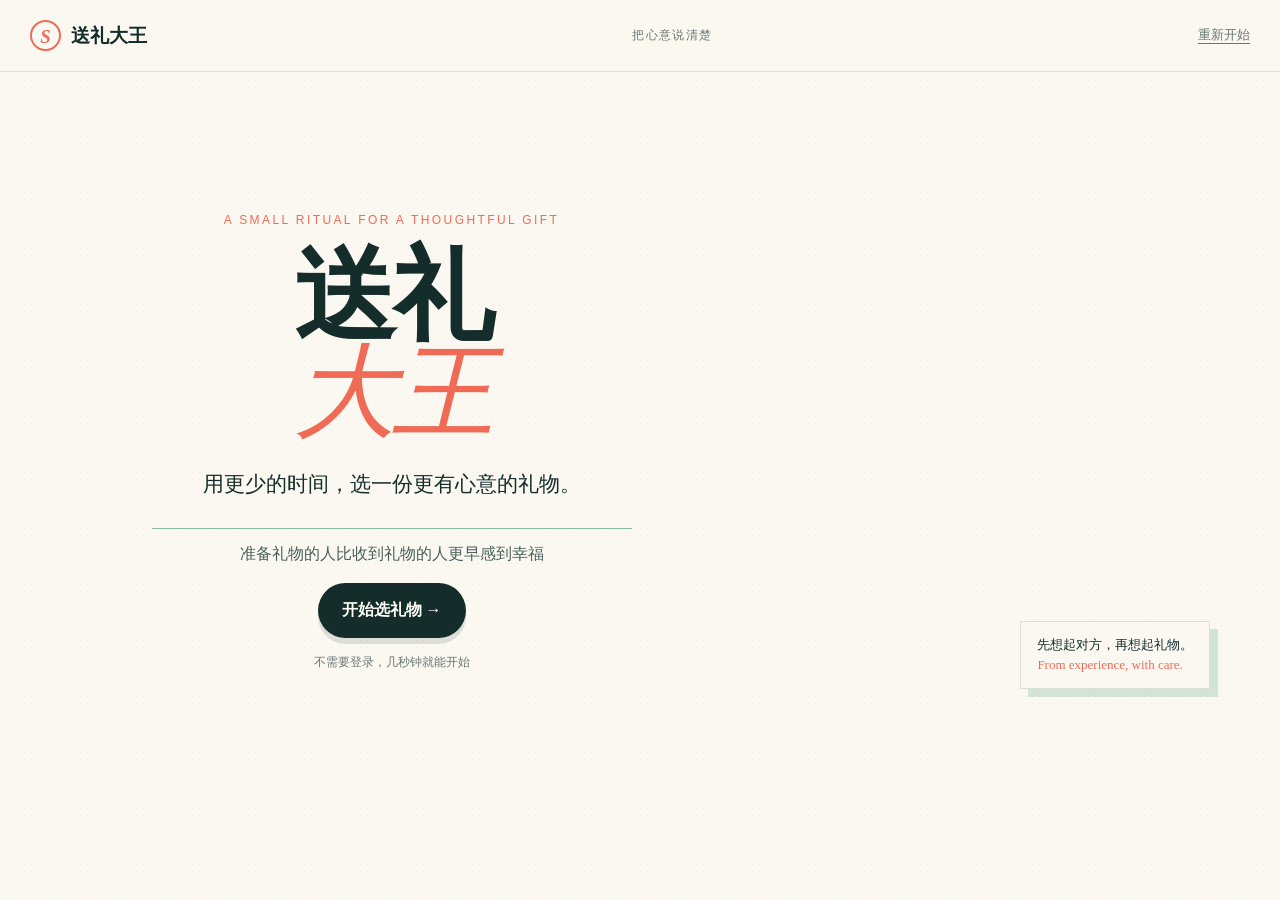
==== index.html @ 5365b8a7 "Add files via upload" ====
<!doctype html>
<html lang="zh-CN">
<head>
  <meta charset="utf-8">
  <meta name="viewport" content="width=device-width, initial-scale=1, viewport-fit=cover">
  <meta name="theme-color" content="#fbf8f1">
  <title>送礼大王｜用更少的时间，选一份更有心意的礼物</title>
  <link rel="stylesheet" href="styles.css">
</head>
<body>
  <div class="paper-noise" aria-hidden="true"></div>
  <header class="topbar">
    <button class="brand" data-action="home" aria-label="返回首页"><span class="brand-mark">S</span><span>送礼大王</span></button>
    <div class="topbar-art" aria-hidden="true"></div>
    <div class="topbar-note">把心意说清楚</div>
    <button class="quiet-btn" data-action="reset">重新开始</button>
  </header>
  <main id="app" tabindex="-1"></main>
  <div id="toast" class="toast" role="status" aria-live="polite"></div>
  <div id="dialog-root"></div>
  <script src="app.js"></script>
</body>
</html>
---- styles.css ----
:root{--paper:#fbf8f1;--ink:#142d2b;--muted:#687673;--line:#d8e0d8;--coral:#ef6b55;--honey:#e4b04b;--sage:#8bbda2;--sky:#8fb8dc;--white:#fffdf8;--shadow:0 16px 40px rgba(20,45,43,.08)}
*{box-sizing:border-box}html{scroll-behavior:smooth}body{margin:0;background:var(--paper);color:var(--ink);font-family:Georgia,"Trebuchet MS",serif;line-height:1.55}button,input{font:inherit}button{cursor:pointer}button:focus-visible,input:focus-visible{outline:3px solid var(--honey);outline-offset:3px}.paper-noise{position:fixed;inset:0;pointer-events:none;opacity:.23;background-image:radial-gradient(#d6cdbb .6px,transparent .6px);background-size:7px 7px;mix-blend-mode:multiply;z-index:-1}.topbar{height:72px;padding:0 max(24px,calc((100vw - 1240px)/2));display:flex;align-items:center;justify-content:space-between;border-bottom:1px solid var(--line);background:rgba(251,248,241,.9);backdrop-filter:blur(8px);position:sticky;top:0;z-index:20}.brand{background:none;border:0;display:flex;align-items:center;gap:10px;font-weight:700;font-size:19px;color:var(--ink)}.brand-mark{display:grid;place-items:center;width:31px;height:31px;border:2px solid var(--coral);border-radius:50%;font-style:italic;color:var(--coral)}.topbar-note{font-size:12px;letter-spacing:.12em;color:var(--muted)}.quiet-btn{border:0;background:none;color:var(--muted);font-size:13px;text-decoration:underline;text-underline-offset:4px}.shell{max-width:1240px;margin:0 auto;padding:40px 28px 100px}.hero{min-height:calc(100vh - 72px);display:grid;grid-template-columns:1.05fr .95fr;gap:46px;align-items:center;position:relative}.hero-copy{padding:22px 0 44px 7vw;position:relative}.eyebrow,.kicker{font-size:12px;letter-spacing:.2em;text-transform:uppercase;color:var(--coral);font-family:"Trebuchet MS",sans-serif}.hero h1{font-size:clamp(54px,8vw,112px);line-height:.95;margin:18px 0 26px;letter-spacing:-.04em}.hero h1 em{font-weight:400;color:var(--coral)}.hero-lede{font-size:21px;max-width:470px;margin:0 0 28px}.story{border-left:3px solid var(--sage);padding:10px 0 10px 18px;max-width:480px;color:#49615c}.hero-art{position:relative;min-height:530px}.hero-art img{position:absolute;inset:0;width:100%;height:100%;object-fit:contain;object-position:center}.hero-art img:first-child{transform:rotate(-2deg);filter:saturate(.92)}.hero-caption{position:absolute;right:4%;bottom:6%;max-width:205px;background:var(--paper);border:1px solid var(--line);padding:13px 16px;box-shadow:8px 8px 0 rgba(139,189,162,.35);font-size:13px}.primary{background:var(--ink);border:0;color:var(--white);padding:15px 24px;border-radius:999px;font-weight:700;min-height:50px;transition:.2s}.primary:hover{background:var(--coral);transform:translateY(-2px)}.secondary{background:transparent;color:var(--ink);border:1px solid var(--ink);padding:13px 20px;border-radius:999px;min-height:48px}.secondary:hover{background:#eef2e9}.flow-shell{max-width:1050px;margin:0 auto;padding:40px 24px 100px}.section-head{display:flex;align-items:flex-end;justify-content:space-between;gap:20px;margin-bottom:26px}.section-head h2{font-size:clamp(32px,5vw,58px);line-height:1;margin:8px 0 0}.progress{display:flex;gap:8px;align-items:center}.progress i{display:block;width:42px;height:5px;background:var(--line);border-radius:4px}.progress i.active{background:var(--coral)}.step-label{font-family:"Trebuchet MS",sans-serif;font-size:12px;color:var(--muted);margin-bottom:8px}.option-grid{display:grid;grid-template-columns:repeat(2,minmax(0,1fr));gap:13px}.option{min-height:82px;text-align:left;background:rgba(255,253,248,.72);border:1px solid var(--line);padding:18px 20px;border-radius:8px;display:flex;justify-content:space-between;align-items:center;transition:.2s}.option:hover{border-color:var(--coral);transform:translateY(-2px)}.option.selected{border:2px solid var(--coral);background:#fff3ee}.option small{display:block;color:var(--muted);font-size:12px;margin-top:3px}.check{width:20px;height:20px;border:1px solid var(--line);border-radius:50%;display:grid;place-items:center;font-size:12px}.selected .check{background:var(--coral);border-color:var(--coral);color:white}.field-row{display:grid;grid-template-columns:1fr 1fr;gap:14px}.field{display:flex;flex-direction:column;gap:8px}.field label{font-size:14px;font-weight:700}.field input{height:52px;border:1px solid var(--line);background:var(--white);padding:0 16px;border-radius:6px;color:var(--ink)}.error{font-size:13px;color:#b24331;min-height:20px}.form-actions{display:flex;justify-content:space-between;gap:14px;margin-top:30px}.hint{border-left:3px solid var(--honey);padding:12px 15px;background:#fff9e9;margin:20px 0;color:#64552d;font-size:14px}.result-shell{max-width:1180px;margin:0 auto;padding:38px 26px 100px}.result-head{display:grid;grid-template-columns:1fr auto;gap:20px;align-items:end;border-bottom:1px solid var(--line);padding-bottom:24px}.result-head h2{font-size:clamp(36px,5vw,64px);line-height:1;margin:8px 0 15px}.summary{display:flex;flex-wrap:wrap;gap:8px}.tag{display:inline-flex;align-items:center;gap:4px;border:1px solid var(--line);padding:5px 10px;border-radius:999px;font-size:12px;background:#fffdf8}.tag.accent{border-color:var(--coral);color:#a34639;background:#fff2ed}.tabs{display:flex;gap:8px;margin:26px 0}.tab{border:0;background:none;border-bottom:2px solid transparent;padding:10px 3px;color:var(--muted)}.tab.active{color:var(--ink);border-color:var(--coral);font-weight:700}.result-actions{display:flex;gap:8px;flex-wrap:wrap;justify-content:flex-end}.gift-list{display:grid;grid-template-columns:repeat(3,minmax(0,1fr));gap:16px}.gift-card{background:var(--white);border:1px solid var(--line);padding:20px;border-radius:8px;display:flex;flex-direction:column;min-height:320px;box-shadow:var(--shadow)}.gift-card:nth-child(2){transform:translateY(18px)}.gift-card h3{margin:9px 0 4px;font-size:23px}.gift-meta{color:var(--muted);font-size:13px}..score{font-family:"Trebuchet MS",sans-serif;color:var(--coral);font-weight:700;font-size:13px}.gift-card .reason{font-size:14px;line-height:1.6;margin:15px 0;color:#3d524d}.gift-foot{margin-top:auto;display:flex;gap:8px;flex-wrap:wrap}.mini-btn{border:1px solid var(--line);background:transparent;border-radius:999px;padding:9px 13px;font-size:12px;color:var(--ink)}.mini-btn:hover{border-color:var(--coral)}.empty{padding:52px 20px;border:1px dashed var(--line);text-align:center;color:var(--muted)}.send-panel{margin-top:44px;border-top:1px solid var(--line);padding-top:25px;display:grid;grid-template-columns:1fr 1fr;gap:24px}.send-copy h3{font-size:28px;margin:6px 0}.send-box{background:#f0f5ed;padding:20px;border-radius:8px;border-left:4px solid var(--sage)}.send-box p{margin:7px 0;font-size:14px}.feedback{margin-top:40px;padding:24px 0;border-top:1px solid var(--line);display:flex;align-items:center;justify-content:space-between;gap:20px}.feedback-buttons{display:flex;gap:9px}.share-controls{display:grid;grid-template-columns:1fr 1fr;gap:22px;margin-top:24px}.check-list{display:grid;gap:9px}.check-item{display:flex;align-items:center;gap:10px;padding:11px 13px;border:1px solid var(--line);background:var(--white);border-radius:6px}.check-item input{accent-color:var(--coral);width:18px;height:18px}.preview{aspect-ratio:9/16;background:#fffdf8;border:1px solid var(--line);padding:26px 22px;position:relative;overflow:hidden;box-shadow:var(--shadow);max-height:620px}.preview:before{content:"";position:absolute;inset:12px;border:1px solid #efd4bf;pointer-events:none}.preview h3{font-size:24px;margin:30px 0 8px}.preview p{font-size:12px;line-height:1.55;white-space:pre-wrap}.share-actions{display:flex;gap:10px;flex-wrap:wrap;margin-top:16px}.drawer-backdrop{position:fixed;inset:0;background:rgba(20,45,43,.28);z-index:50}.drawer{position:fixed;right:0;top:0;bottom:0;width:min(540px,100%);background:var(--paper);z-index:51;padding:26px 28px 34px;overflow:auto;box-shadow:-12px 0 40px rgba(20,45,43,.15);animation:slideIn .25s ease}.drawer-close{position:absolute;right:20px;top:20px;border:1px solid var(--line);background:transparent;border-radius:50%;width:42px;height:42px}.drawer h2{font-size:36px;line-height:1;margin:34px 0 8px}.detail-block{border-top:1px solid var(--line);padding:17px 0}.detail-block h4{margin:0 0 6px;font-size:12px;letter-spacing:.1em;text-transform:uppercase;color:var(--coral)}.bottom-nav{display:flex;gap:10px;align-items:center;margin-top:28px}.toast{position:fixed;left:50%;bottom:24px;transform:translate(-50%,20px);background:var(--ink);color:white;padding:11px 17px;border-radius:999px;opacity:0;pointer-events:none;transition:.2s;z-index:70;font-size:13px}.toast.show{opacity:1;transform:translate(-50%,0)}@keyframes slideIn{from{transform:translateX(100%)}to{transform:none}}@media(max-width:760px){.topbar{height:62px;padding:0 16px}.topbar-note{display:none}.shell,.flow-shell,.result-shell{padding:26px 17px 110px}.hero{display:flex;flex-direction:column;align-items:stretch;min-height:auto;gap:5px}.hero-copy{padding:34px 0 0}.hero h1{font-size:64px}.hero-lede{font-size:18px}.hero-art{min-height:330px;order:-1}.hero-caption{right:2%;bottom:3%;font-size:12px;max-width:160px}.section-head,.result-head{display:block}.section-head h2,.result-head h2{font-size:39px}.option-grid,.field-row,.share-controls,.send-panel{grid-template-columns:1fr}.option{min-height:70px}.form-actions{position:fixed;bottom:0;left:0;right:0;background:rgba(251,248,241,.96);padding:12px 17px calc(12px + env(safe-area-inset-bottom));z-index:18;border-top:1px solid var(--line)}.form-actions .primary{flex:1}.gift-list{grid-template-columns:1fr}.gift-card:nth-child(2){transform:none}.result-actions{justify-content:flex-start;margin-top:16px}.feedback{display:block}.feedback-buttons{margin-top:14px}.preview{max-height:560px}.drawer{top:auto;width:100%;height:88vh;border-radius:18px 18px 0 0;animation:slideUp .25s ease}@keyframes slideUp{from{transform:translateY(100%)}to{transform:none}}}
@media(prefers-reduced-motion:reduce){*,*:before,*:after{animation:none!important;transition:none!important;scroll-behavior:auto!important}}
.asset-crop{background-repeat:no-repeat;background-color:transparent}.asset-hero{width:100%;height:100%;min-height:530px;background-image:url('UI素材/ChatGPT Image 2026年8月26日 16_47_16 (1).png');background-size:225% auto;background-position:left top}.asset-result-mark{height:92px;margin:0 0 18px;background-image:url('UI素材/ChatGPT Image 2026年8月26日 16_47_16 (3).png');background-repeat:no-repeat;background-size:190% auto;background-position:left bottom;opacity:.92}.asset-share-corner{position:absolute;inset:12px;background-image:url('UI素材/ChatGPT Image 2026年8月26日 16_47_16 (3).png');background-repeat:no-repeat;background-size:230% auto;background-position:right top;opacity:.32;pointer-events:none}.preview>*:not(.asset-share-corner){position:relative;z-index:1}@media(max-width:760px){.asset-hero{min-height:330px;background-size:225% auto}.asset-result-mark{height:76px;margin-bottom:12px}}
 .asset-hero{background-size:270% auto}
.score{font-family:"Trebuchet MS",sans-serif;color:var(--coral);font-weight:700;font-size:13px}
.topbar-art{width:112px;height:52px;left:50%;top:10px;background-size:700% auto;background-position:82% 100%;opacity:.48}
@media(max-width:760px){.topbar-art{display:none}}
.gift-choice{background:#fffaf2!important}
.result-actions [data-action="share"]{background:var(--coral);border-color:var(--coral);color:#fff;box-shadow:0 5px 0 rgba(198,91,70,.18);font-weight:700}.result-actions [data-action="share"]:hover{background:#d95e49;border-color:#d95e49;transform:translateY(-2px)}.result-actions [data-action="refine"]{border-color:var(--sage);background:#f0f5ed;color:#31564b}.result-actions [data-action="refine"]:hover{background:#e2efe1;border-color:var(--sage)}.result-actions [data-action="edit"]{color:var(--muted);border-color:#b9c2bc}.result-actions [data-action="edit"]:hover{color:var(--ink);border-color:var(--ink)}.result-actions{align-items:center}.result-actions .secondary{min-height:46px}
.result-shell>.asset-result-mark{height:74px!important;margin:0 auto 4px!important;background-image:url('UI素材/ChatGPT Image 2026年8月26日 16_47_16 (1).png')!important;background-size:235% auto!important;background-position:100% 96%!important;border:0!important;opacity:.9!important;position:relative}.result-shell>.asset-result-mark:after{content:"";position:absolute;inset:18px 0;border-top:1px solid rgba(20,45,43,.12);border-bottom:1px solid rgba(20,45,43,.12)}.result-shell>.gift-list{margin-top:0}.share-controls .preview{background-image:url('UI素材/ChatGPT Image 2026年8月26日 16_47_16 (3).png');background-repeat:no-repeat;background-size:210% auto;background-position:100% 100%}.share-controls .preview:before{background:rgba(255,253,248,.7)}
@media(max-width:760px){.result-shell>.asset-result-mark{height:58px!important;background-size:280% auto!important;background-position:100% 96%!important}.share-controls .preview{background-size:260% auto}}
.result-shell{max-width:1120px;padding-top:30px}.result-shell:before{width:72px;height:4px;margin-bottom:14px}.result-head h2{font-size:clamp(42px,5vw,70px);letter-spacing:-.02em}.result-head .summary{margin-top:18px}.result-head .tag{background:transparent}.tabs{width:max-content;max-width:100%;margin:20px auto 24px;padding:4px;background:#eef2e9;border:1px solid #dbe4d8;border-radius:999px;gap:3px}.tab{border:0;border-radius:999px;padding:9px 18px;min-width:128px}.tab.active{background:var(--white);box-shadow:0 3px 10px rgba(20,45,43,.1);color:var(--ink)}.gift-list{counter-reset:gift;gap:18px;padding:0 2px 10px}.gift-choice{counter-increment:gift;min-height:128px;border-radius:10px;padding:20px 48px 20px 24px;box-shadow:0 10px 26px rgba(20,45,43,.07)}.gift-choice-match{display:flex;align-items:center;gap:10px}.gift-choice-match:before{content:"0" counter(gift);display:inline-grid;place-items:center;width:27px;height:27px;border-radius:50%;background:#fff0e7;color:var(--coral);font-size:10px;letter-spacing:.05em}.gift-choice:nth-child(3n+2) .gift-choice-match:before{background:#e7f2e7;color:#428164}.gift-choice:nth-child(3n) .gift-choice-match:before{background:#fff5d9;color:#a2761e}.gift-choice-name{font-size:23px}.gift-choice-price{font-size:15px}.result-bottom-actions{margin-top:20px;padding-top:18px;border-top:1px dashed #ccd8ce}.feedback{padding-top:30px}.flow-shell{padding-top:34px}.flow-shell .section-head h2{font-size:clamp(38px,5vw,60px)}.option{background:rgba(255,253,248,.88);box-shadow:0 5px 14px rgba(20,45,43,.04)}.option:hover{box-shadow:0 8px 18px rgba(20,45,43,.08)}.hero-copy .primary{box-shadow:0 6px 0 rgba(20,45,43,.12)}
@media(max-width:760px){.result-shell{padding-top:24px}.result-head h2{font-size:43px}.tabs{width:100%;justify-content:stretch}.tab{flex:1;min-width:0;padding-left:10px;padding-right:10px}.gift-choice{min-height:116px;padding:18px 42px 18px 20px}.gift-choice-name{font-size:20px}.gift-choice-price{font-size:14px}.result-bottom-actions{margin-top:14px}}
.share-controls{display:flex;flex-direction:column;gap:26px;margin-top:18px;max-width:640px;margin-left:auto;margin-right:auto}.share-controls>div:nth-child(2){order:1}.share-controls>div:nth-child(1){order:2}.share-controls>div:nth-child(2)> .step-label{text-align:center}.share-controls>div:nth-child(1)> .step-label{text-align:center;margin-top:4px}.share-controls .preview{max-height:640px;width:min(100%,405px);margin:0 auto;box-shadow:0 16px 32px rgba(20,45,43,.12)}.share-controls .check-list{grid-template-columns:repeat(2,minmax(0,1fr));gap:10px}.share-controls .check-item{min-height:48px}.share-actions{justify-content:center}.share-controls + *{position:relative}.flow-shell .form-actions .secondary,.section-head>button[data-action="results"]{position:relative}.section-head:has(>button[data-action="results"]){position:relative;padding-top:12px}.section-head>button[data-action="results"]{position:absolute;left:0;top:0;z-index:2}.section-head:has(>button[data-action="results"])>div{text-align:center;width:100%}.section-head:has(>button[data-action="results"]) h2{font-size:clamp(38px,5vw,60px)}
@media(max-width:760px){.share-controls{gap:20px}.share-controls .preview{width:min(100%,340px);max-height:560px}.share-controls .check-list{grid-template-columns:1fr}.section-head>button[data-action="results"]{left:0}.section-head:has(>button[data-action="results"]) h2{font-size:40px}}
.share-controls .preview{width:min(100%,360px);max-height:580px;padding:22px 20px;background:#fffdf8!important;box-shadow:0 10px 24px rgba(20,45,43,.1)}.share-controls .preview:before{inset:10px;border:1px solid #e7cdb7;background:none}.share-controls .preview:after{content:"";position:absolute;right:0;top:0;bottom:auto;left:auto;width:112px;height:112px;background-image:url('UI素材/ChatGPT Image 2026年8月26日 16_47_16 (3).png');background-repeat:no-repeat;background-size:500% auto;background-position:100% 1%;opacity:.22;transform:none}.share-controls .preview h3{font-size:28px;margin:18px 0 12px;position:relative;z-index:1}.share-controls .preview p{font-size:12px;line-height:1.45;margin:8px 0;position:relative;z-index:1}.share-controls .preview b{color:var(--coral)}
@media(max-width:760px){.share-controls .preview{width:min(100%,330px);max-height:540px;padding:20px 17px}.share-controls .preview:after{width:86px;height:86px}.share-controls .preview h3{font-size:25px;margin-top:16px}}
.share-controls .preview{background:#fffdf8!important;isolation:isolate}.share-controls .preview:after{content:"";position:absolute;inset:0;left:0;right:0;top:0;bottom:0;width:auto;height:auto;background-image:url('UI素材/ChatGPT Image 2026年8月26日 16_47_16 (3).png');background-repeat:no-repeat;background-size:365% auto;background-position:0 0;opacity:.2;transform:none;z-index:0;pointer-events:none}.share-controls .preview:before{z-index:1}.share-controls .preview>*{position:relative;z-index:2}
@media(max-width:760px){.share-controls .preview:after{background-size:430% auto;opacity:.18}}
.result-head{border-bottom:0;padding-bottom:8px}.result-shell>.asset-result-mark{height:86px;margin:0 auto 8px;max-width:520px;background-image:url('UI素材/ChatGPT Image 2026年8月26日 16_47_16 (3).png');background-size:280% auto;background-position:5% 4%;border-top:1px solid var(--line);border-bottom:1px solid var(--line);opacity:.78}.result-shell>.tabs{margin-top:10px}.result-bottom-actions{display:flex;align-items:center;justify-content:center;gap:14px;margin:24px auto 4px;padding:14px 0;border-top:0;color:var(--muted);font-size:13px}.result-bottom-actions .secondary{min-height:44px;padding:10px 20px;background:#fffaf2}.result-bottom-actions .secondary:hover{background:#fff0e7}.result-shell>.feedback{margin-top:24px}
@media(max-width:760px){.result-shell>.asset-result-mark{height:66px;margin-bottom:4px;background-size:330% auto}.result-bottom-actions{margin-top:18px;flex-direction:column;gap:8px}.result-bottom-actions .secondary{width:132px}.result-shell>.feedback{margin-top:20px}}
.gift-choice-price{align-self:center}.feedback{display:flex;align-items:center;justify-content:center;text-align:center}.feedback-buttons{justify-content:center}.gift-choice{background:linear-gradient(120deg,#fffefa 0%,#fffaf2 100%)}.gift-choice:before{content:"";position:absolute;left:0;top:14px;bottom:14px;width:3px;background:var(--coral);opacity:.75}.gift-choice:nth-child(3n+2):before{background:var(--sage)}.gift-choice:nth-child(3n):before{background:var(--honey)}.gift-list{padding:6px 4px 12px}.result-shell{position:relative}.result-shell:before{content:"";display:block;width:56px;height:3px;background:var(--coral);margin:0 auto 18px}.tabs{border-bottom:1px solid var(--line);padding-bottom:10px}.tab{min-width:110px}.give-guide{position:relative}.give-guide:before{content:"";position:absolute;left:50%;top:-1px;width:80px;height:2px;background:var(--honey);transform:translateX(-50%)}.empty{background:rgba(255,253,248,.65);border-radius:8px}.feedback{margin-left:auto;margin-right:auto;max-width:720px}.feedback strong{font-size:18px}.preview{border-width:2px}.preview:after{content:"";position:absolute;left:50%;bottom:22px;width:36px;height:2px;background:var(--coral);transform:translateX(-50%);opacity:.7}@media(max-width:760px){.feedback{display:flex}.gift-choice{padding-left:18px}.result-shell:before{margin-bottom:12px}.tab{min-width:0}.preview:after{bottom:16px}}
/* Recommendation options stay scannable; the drawer carries the richer story. */
.gift-list{align-items:start}.gift-choice{position:relative;width:100%;min-height:116px;display:grid;grid-template-columns:1fr auto;grid-template-rows:auto auto;gap:3px 16px;text-align:left;background:var(--white);border:1px solid var(--line);border-radius:8px;padding:18px 44px 18px 20px;color:var(--ink);box-shadow:var(--shadow);transition:border-color .2s,transform .2s,box-shadow .2s}.gift-choice:hover{border-color:var(--coral);transform:translateY(-2px);box-shadow:0 10px 22px rgba(20,45,43,.1)}.gift-choice:active{transform:translateY(0)}.gift-choice-match{grid-column:1/-1;color:var(--coral);font-family:"Trebuchet MS",sans-serif;font-size:12px;font-weight:700}.gift-choice-name{font-size:21px;font-weight:700;line-height:1.25}.gift-choice-price{align-self:end;color:var(--muted);font-size:14px}.gift-choice-arrow{position:absolute;right:18px;top:50%;transform:translateY(-50%);font-size:28px;color:var(--coral);font-family:Arial,sans-serif}.gift-detail .detail-hero{text-align:center;padding:8px 0 4px}.gift-detail .detail-hero h2{margin:10px 0 4px}.detail-price{margin:0;color:var(--muted);font-size:15px}.detail-tags{display:flex;flex-wrap:wrap;gap:7px}.detail-focus{padding:10px 12px;background:#fff9e9;border-left:3px solid var(--honey);font-size:13px}.give-guide{margin-top:10px;padding-top:22px;border-top:1px solid var(--line)}.give-guide-head{text-align:center}.give-guide-head h3{font-size:27px;margin:7px 0 20px}.give-guide-grid{display:grid;grid-template-columns:1fr 1fr;gap:12px}.give-guide-grid article{background:#f0f5ed;border:1px solid #dbe7d9;padding:15px;border-radius:6px}.give-guide-grid h4{margin:7px 0 5px;color:var(--ink);font-size:15px}.give-guide-grid p{margin:0;font-size:13px;line-height:1.65}.give-guide-index{font-family:"Trebuchet MS",sans-serif;font-size:11px;color:var(--coral);letter-spacing:.08em}.give-guide-grid .card-copy{background:#fff9e9;border-color:#efd9a7}.card-copy .mini-btn{margin-top:11px}.hero-copy{text-align:center}.hero-lede,.story{margin-left:auto;margin-right:auto}.story{border-left:0;border-top:1px solid var(--sage);padding:13px 0 0}.section-head{align-items:center;flex-direction:column;text-align:center}.result-head{grid-template-columns:1fr;text-align:center}.result-head .summary,.result-actions{justify-content:center}.tabs{justify-content:center}.empty{grid-column:1/-1}.feedback{flex-direction:column;justify-content:center;text-align:center}.preview{text-align:center}@media(max-width:760px){.gift-choice{min-height:104px;padding:16px 40px 16px 17px}.gift-choice-name{font-size:19px}.give-guide-grid{grid-template-columns:1fr}.hero-copy{text-align:center}.section-head{gap:8px}.result-actions{justify-content:center}}
.asset-result-mark{height:76px!important;margin:0 0 18px;position:relative;overflow:hidden;background:none!important;opacity:.92}.asset-divider-line{position:absolute;left:0;right:45%;top:31px;height:18px;background-image:url('UI素材/ChatGPT Image 2026年8月26日 16_47_16 (1).png');background-repeat:no-repeat;background-size:520% auto;background-position:left 79%}.asset-gift-row{position:absolute;right:0;top:3px;width:48%;height:66px;background-image:url('UI素材/ChatGPT Image 2026年8月26日 16_47_16 (1).png');background-repeat:no-repeat;background-size:430% auto;background-position:right 82%}
.topbar-art{background-position:48% 100%}
.topbar-art{display:none}
.send-panel{display:none}.compact-gift{min-height:0;padding:16px}.compact-gift:nth-child(2){transform:none}.compact-gift h3{font-size:21px}.compact-gift .reason{display:-webkit-box;-webkit-line-clamp:2;-webkit-box-orient:vertical;overflow:hidden;margin:11px 0;font-size:13px}.send-glimpse{border-top:1px solid var(--line);border-bottom:1px solid var(--line);padding:10px 0;margin:5px 0 12px;display:grid;gap:6px}.send-glimpse div{display:flex;gap:8px;align-items:baseline;font-size:12px}.send-glimpse b{color:var(--coral);font-size:11px;min-width:48px}.send-glimpse span{color:var(--muted)}.send-expand{background:#f0f5ed;border-left:3px solid var(--sage);padding:10px 12px;margin:0 0 12px;font-size:12px}.send-expand p{margin:6px 0;line-height:1.55}.send-expand b{display:block;color:var(--ink);font-size:11px;letter-spacing:.08em;margin-bottom:2px}.compact-gift .gift-foot{margin-top:0}.compact-gift .mini-btn{padding:8px 11px}
.inline-detail{border-top:1px solid var(--line);padding:10px 0;margin-top:10px;font-size:13px;color:#3d524d}.inline-detail>b{display:block;color:var(--coral);font-size:11px;letter-spacing:.08em;margin-bottom:4px}.inline-detail p{margin:5px 0;line-height:1.55}.inline-detail.send-expand{border-top:0;margin-top:0}
.topbar-art{position:absolute;left:50%;top:0;transform:translateX(-50%);width:240px;height:72px;background-image:url('UI素材/ChatGPT Image 2026年8月26日 16_47_16 (3).png');background-repeat:no-repeat;background-size:340% auto;background-position:66% 96%;opacity:.82;pointer-events:none}.topbar{overflow:hidden}.topbar-note{position:relative;z-index:1;background:rgba(251,248,241,.75);padding:3px 8px}.topbar .brand,.topbar .quiet-btn{position:relative;z-index:2}
@media(max-width:760px){.topbar-art{width:150px;height:62px;left:58%;background-size:350% auto;opacity:.68}.topbar-note{display:none}}
.topbar-art{width:112px;height:52px;left:50%;top:10px;background-size:700% auto;background-position:82% 100%;opacity:.48}
@media(max-width:760px){.topbar-art{display:none}}
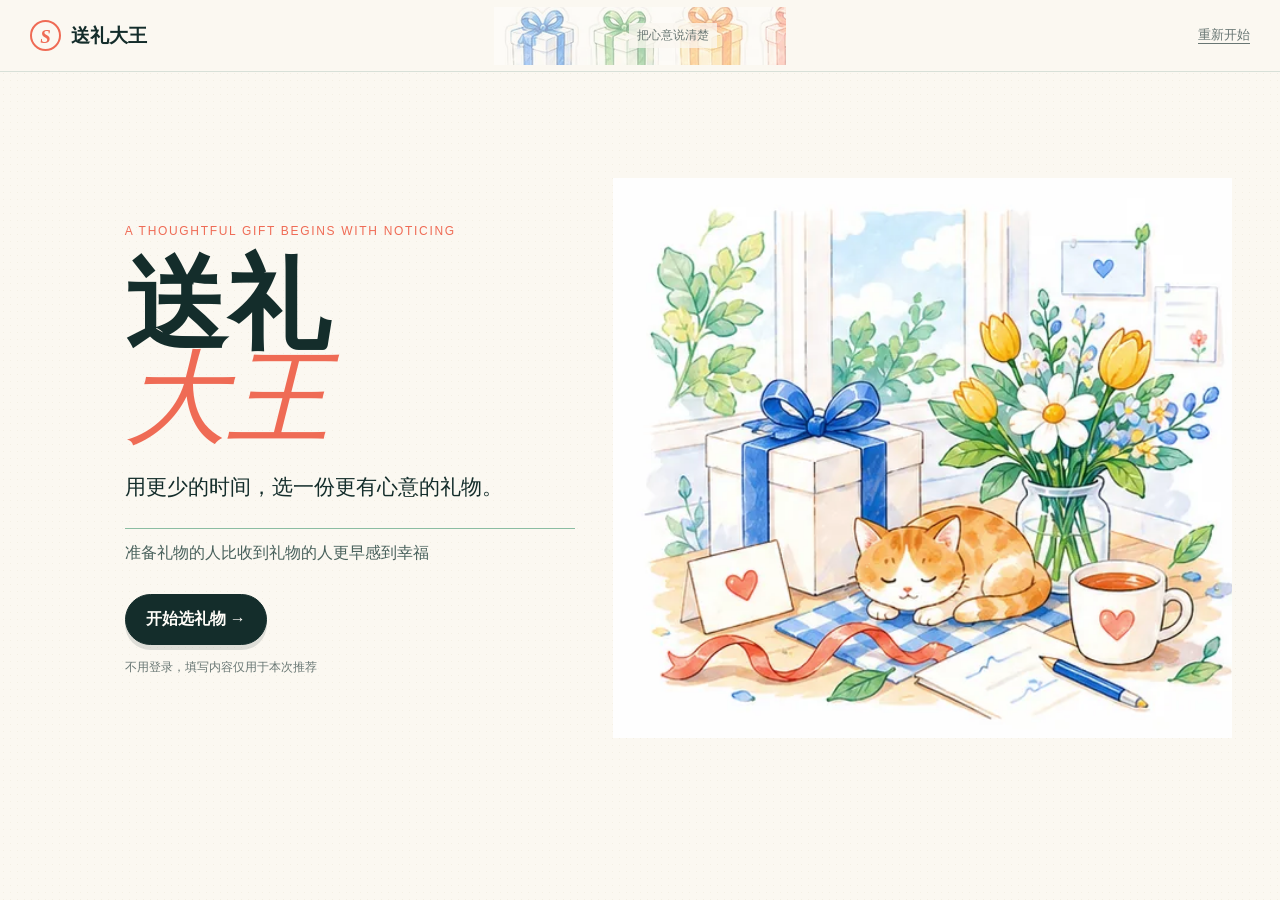
==== commit 7289bb3d: "Add files via upload" ====
--- a/index.html
+++ b/index.html
@@ -5,7 +5,10 @@
   <meta name="viewport" content="width=device-width, initial-scale=1, viewport-fit=cover">
   <meta name="theme-color" content="#fbf8f1">
   <title>送礼大王｜用更少的时间，选一份更有心意的礼物</title>
-  <link rel="stylesheet" href="styles.css">
+  <link rel="icon" href="data:,">
+  <link rel="preload" href="UI素材/hero.webp" as="image" type="image/webp">
+  <link rel="preload" href="UI素材/frames.webp" as="image" type="image/webp">
+  <link rel="stylesheet" href="styles.css?v=9">
 </head>
 <body>
   <div class="paper-noise" aria-hidden="true"></div>
@@ -18,6 +21,6 @@
   <main id="app" tabindex="-1"></main>
   <div id="toast" class="toast" role="status" aria-live="polite"></div>
   <div id="dialog-root"></div>
-  <script src="app.js"></script>
+  <script src="app.js?v=9"></script>
 </body>
 </html>
--- a/styles.css
+++ b/styles.css
@@ -1,34 +1,278 @@
-:root{--paper:#fbf8f1;--ink:#142d2b;--muted:#687673;--line:#d8e0d8;--coral:#ef6b55;--honey:#e4b04b;--sage:#8bbda2;--sky:#8fb8dc;--white:#fffdf8;--shadow:0 16px 40px rgba(20,45,43,.08)}
-*{box-sizing:border-box}html{scroll-behavior:smooth}body{margin:0;background:var(--paper);color:var(--ink);font-family:Georgia,"Trebuchet MS",serif;line-height:1.55}button,input{font:inherit}button{cursor:pointer}button:focus-visible,input:focus-visible{outline:3px solid var(--honey);outline-offset:3px}.paper-noise{position:fixed;inset:0;pointer-events:none;opacity:.23;background-image:radial-gradient(#d6cdbb .6px,transparent .6px);background-size:7px 7px;mix-blend-mode:multiply;z-index:-1}.topbar{height:72px;padding:0 max(24px,calc((100vw - 1240px)/2));display:flex;align-items:center;justify-content:space-between;border-bottom:1px solid var(--line);background:rgba(251,248,241,.9);backdrop-filter:blur(8px);position:sticky;top:0;z-index:20}.brand{background:none;border:0;display:flex;align-items:center;gap:10px;font-weight:700;font-size:19px;color:var(--ink)}.brand-mark{display:grid;place-items:center;width:31px;height:31px;border:2px solid var(--coral);border-radius:50%;font-style:italic;color:var(--coral)}.topbar-note{font-size:12px;letter-spacing:.12em;color:var(--muted)}.quiet-btn{border:0;background:none;color:var(--muted);font-size:13px;text-decoration:underline;text-underline-offset:4px}.shell{max-width:1240px;margin:0 auto;padding:40px 28px 100px}.hero{min-height:calc(100vh - 72px);display:grid;grid-template-columns:1.05fr .95fr;gap:46px;align-items:center;position:relative}.hero-copy{padding:22px 0 44px 7vw;position:relative}.eyebrow,.kicker{font-size:12px;letter-spacing:.2em;text-transform:uppercase;color:var(--coral);font-family:"Trebuchet MS",sans-serif}.hero h1{font-size:clamp(54px,8vw,112px);line-height:.95;margin:18px 0 26px;letter-spacing:-.04em}.hero h1 em{font-weight:400;color:var(--coral)}.hero-lede{font-size:21px;max-width:470px;margin:0 0 28px}.story{border-left:3px solid var(--sage);padding:10px 0 10px 18px;max-width:480px;color:#49615c}.hero-art{position:relative;min-height:530px}.hero-art img{position:absolute;inset:0;width:100%;height:100%;object-fit:contain;object-position:center}.hero-art img:first-child{transform:rotate(-2deg);filter:saturate(.92)}.hero-caption{position:absolute;right:4%;bottom:6%;max-width:205px;background:var(--paper);border:1px solid var(--line);padding:13px 16px;box-shadow:8px 8px 0 rgba(139,189,162,.35);font-size:13px}.primary{background:var(--ink);border:0;color:var(--white);padding:15px 24px;border-radius:999px;font-weight:700;min-height:50px;transition:.2s}.primary:hover{background:var(--coral);transform:translateY(-2px)}.secondary{background:transparent;color:var(--ink);border:1px solid var(--ink);padding:13px 20px;border-radius:999px;min-height:48px}.secondary:hover{background:#eef2e9}.flow-shell{max-width:1050px;margin:0 auto;padding:40px 24px 100px}.section-head{display:flex;align-items:flex-end;justify-content:space-between;gap:20px;margin-bottom:26px}.section-head h2{font-size:clamp(32px,5vw,58px);line-height:1;margin:8px 0 0}.progress{display:flex;gap:8px;align-items:center}.progress i{display:block;width:42px;height:5px;background:var(--line);border-radius:4px}.progress i.active{background:var(--coral)}.step-label{font-family:"Trebuchet MS",sans-serif;font-size:12px;color:var(--muted);margin-bottom:8px}.option-grid{display:grid;grid-template-columns:repeat(2,minmax(0,1fr));gap:13px}.option{min-height:82px;text-align:left;background:rgba(255,253,248,.72);border:1px solid var(--line);padding:18px 20px;border-radius:8px;display:flex;justify-content:space-between;align-items:center;transition:.2s}.option:hover{border-color:var(--coral);transform:translateY(-2px)}.option.selected{border:2px solid var(--coral);background:#fff3ee}.option small{display:block;color:var(--muted);font-size:12px;margin-top:3px}.check{width:20px;height:20px;border:1px solid var(--line);border-radius:50%;display:grid;place-items:center;font-size:12px}.selected .check{background:var(--coral);border-color:var(--coral);color:white}.field-row{display:grid;grid-template-columns:1fr 1fr;gap:14px}.field{display:flex;flex-direction:column;gap:8px}.field label{font-size:14px;font-weight:700}.field input{height:52px;border:1px solid var(--line);background:var(--white);padding:0 16px;border-radius:6px;color:var(--ink)}.error{font-size:13px;color:#b24331;min-height:20px}.form-actions{display:flex;justify-content:space-between;gap:14px;margin-top:30px}.hint{border-left:3px solid var(--honey);padding:12px 15px;background:#fff9e9;margin:20px 0;color:#64552d;font-size:14px}.result-shell{max-width:1180px;margin:0 auto;padding:38px 26px 100px}.result-head{display:grid;grid-template-columns:1fr auto;gap:20px;align-items:end;border-bottom:1px solid var(--line);padding-bottom:24px}.result-head h2{font-size:clamp(36px,5vw,64px);line-height:1;margin:8px 0 15px}.summary{display:flex;flex-wrap:wrap;gap:8px}.tag{display:inline-flex;align-items:center;gap:4px;border:1px solid var(--line);padding:5px 10px;border-radius:999px;font-size:12px;background:#fffdf8}.tag.accent{border-color:var(--coral);color:#a34639;background:#fff2ed}.tabs{display:flex;gap:8px;margin:26px 0}.tab{border:0;background:none;border-bottom:2px solid transparent;padding:10px 3px;color:var(--muted)}.tab.active{color:var(--ink);border-color:var(--coral);font-weight:700}.result-actions{display:flex;gap:8px;flex-wrap:wrap;justify-content:flex-end}.gift-list{display:grid;grid-template-columns:repeat(3,minmax(0,1fr));gap:16px}.gift-card{background:var(--white);border:1px solid var(--line);padding:20px;border-radius:8px;display:flex;flex-direction:column;min-height:320px;box-shadow:var(--shadow)}.gift-card:nth-child(2){transform:translateY(18px)}.gift-card h3{margin:9px 0 4px;font-size:23px}.gift-meta{color:var(--muted);font-size:13px}..score{font-family:"Trebuchet MS",sans-serif;color:var(--coral);font-weight:700;font-size:13px}.gift-card .reason{font-size:14px;line-height:1.6;margin:15px 0;color:#3d524d}.gift-foot{margin-top:auto;display:flex;gap:8px;flex-wrap:wrap}.mini-btn{border:1px solid var(--line);background:transparent;border-radius:999px;padding:9px 13px;font-size:12px;color:var(--ink)}.mini-btn:hover{border-color:var(--coral)}.empty{padding:52px 20px;border:1px dashed var(--line);text-align:center;color:var(--muted)}.send-panel{margin-top:44px;border-top:1px solid var(--line);padding-top:25px;display:grid;grid-template-columns:1fr 1fr;gap:24px}.send-copy h3{font-size:28px;margin:6px 0}.send-box{background:#f0f5ed;padding:20px;border-radius:8px;border-left:4px solid var(--sage)}.send-box p{margin:7px 0;font-size:14px}.feedback{margin-top:40px;padding:24px 0;border-top:1px solid var(--line);display:flex;align-items:center;justify-content:space-between;gap:20px}.feedback-buttons{display:flex;gap:9px}.share-controls{display:grid;grid-template-columns:1fr 1fr;gap:22px;margin-top:24px}.check-list{display:grid;gap:9px}.check-item{display:flex;align-items:center;gap:10px;padding:11px 13px;border:1px solid var(--line);background:var(--white);border-radius:6px}.check-item input{accent-color:var(--coral);width:18px;height:18px}.preview{aspect-ratio:9/16;background:#fffdf8;border:1px solid var(--line);padding:26px 22px;position:relative;overflow:hidden;box-shadow:var(--shadow);max-height:620px}.preview:before{content:"";position:absolute;inset:12px;border:1px solid #efd4bf;pointer-events:none}.preview h3{font-size:24px;margin:30px 0 8px}.preview p{font-size:12px;line-height:1.55;white-space:pre-wrap}.share-actions{display:flex;gap:10px;flex-wrap:wrap;margin-top:16px}.drawer-backdrop{position:fixed;inset:0;background:rgba(20,45,43,.28);z-index:50}.drawer{position:fixed;right:0;top:0;bottom:0;width:min(540px,100%);background:var(--paper);z-index:51;padding:26px 28px 34px;overflow:auto;box-shadow:-12px 0 40px rgba(20,45,43,.15);animation:slideIn .25s ease}.drawer-close{position:absolute;right:20px;top:20px;border:1px solid var(--line);background:transparent;border-radius:50%;width:42px;height:42px}.drawer h2{font-size:36px;line-height:1;margin:34px 0 8px}.detail-block{border-top:1px solid var(--line);padding:17px 0}.detail-block h4{margin:0 0 6px;font-size:12px;letter-spacing:.1em;text-transform:uppercase;color:var(--coral)}.bottom-nav{display:flex;gap:10px;align-items:center;margin-top:28px}.toast{position:fixed;left:50%;bottom:24px;transform:translate(-50%,20px);background:var(--ink);color:white;padding:11px 17px;border-radius:999px;opacity:0;pointer-events:none;transition:.2s;z-index:70;font-size:13px}.toast.show{opacity:1;transform:translate(-50%,0)}@keyframes slideIn{from{transform:translateX(100%)}to{transform:none}}@media(max-width:760px){.topbar{height:62px;padding:0 16px}.topbar-note{display:none}.shell,.flow-shell,.result-shell{padding:26px 17px 110px}.hero{display:flex;flex-direction:column;align-items:stretch;min-height:auto;gap:5px}.hero-copy{padding:34px 0 0}.hero h1{font-size:64px}.hero-lede{font-size:18px}.hero-art{min-height:330px;order:-1}.hero-caption{right:2%;bottom:3%;font-size:12px;max-width:160px}.section-head,.result-head{display:block}.section-head h2,.result-head h2{font-size:39px}.option-grid,.field-row,.share-controls,.send-panel{grid-template-columns:1fr}.option{min-height:70px}.form-actions{position:fixed;bottom:0;left:0;right:0;background:rgba(251,248,241,.96);padding:12px 17px calc(12px + env(safe-area-inset-bottom));z-index:18;border-top:1px solid var(--line)}.form-actions .primary{flex:1}.gift-list{grid-template-columns:1fr}.gift-card:nth-child(2){transform:none}.result-actions{justify-content:flex-start;margin-top:16px}.feedback{display:block}.feedback-buttons{margin-top:14px}.preview{max-height:560px}.drawer{top:auto;width:100%;height:88vh;border-radius:18px 18px 0 0;animation:slideUp .25s ease}@keyframes slideUp{from{transform:translateY(100%)}to{transform:none}}}
+:root{
+  --paper:#fbf8f1;
+  --paper-deep:#f4efe5;
+  --ink:#142d2b;
+  --muted:#687673;
+  --line:#d8e0d8;
+  --coral:#ef6b55;
+  --coral-soft:#fff0e9;
+  --honey:#e4b04b;
+  --honey-soft:#fff7df;
+  --sage:#8bbda2;
+  --sage-soft:#edf5ed;
+  --sky:#8fb8dc;
+  --white:#fffdf8;
+  --shadow:0 12px 28px rgba(20,45,43,.08)
+}
+*{box-sizing:border-box}
+html{scroll-behavior:smooth;scrollbar-width:none;-ms-overflow-style:none}
+html::-webkit-scrollbar{display:none}
+body{margin:0;min-width:320px;background:var(--paper);color:var(--ink);font-family:Georgia,"Trebuchet MS",serif;line-height:1.55;overflow-x:hidden}
+body.home-screen{height:100vh;height:100dvh;overflow:hidden}
+body.home-screen #app{height:calc(100vh - 72px);height:calc(100dvh - 72px)}
+button,input{font:inherit}
+button{cursor:pointer;color:inherit}
+button:disabled{cursor:not-allowed;opacity:.55}
+button:focus-visible,input:focus-visible{outline:3px solid var(--honey);outline-offset:3px}
+.paper-noise{position:fixed;inset:0;pointer-events:none;opacity:.18;background-image:radial-gradient(#d6cdbb .6px,transparent .6px);background-size:7px 7px;mix-blend-mode:multiply;z-index:-1}
+.topbar{height:72px;padding:0 max(24px,calc((100vw - 1240px)/2));display:flex;align-items:center;justify-content:space-between;border-bottom:1px solid var(--line);background:rgba(251,248,241,.94);backdrop-filter:blur(8px);position:sticky;top:0;z-index:20;overflow:hidden}
+.brand,.quiet-btn{position:relative;z-index:2}
+.brand{border:0;background:none;display:flex;align-items:center;gap:10px;font-size:19px;font-weight:700}
+.brand-mark{display:grid;place-items:center;width:31px;height:31px;border:2px solid var(--coral);border-radius:50%;font-style:italic;color:var(--coral)}
+.quiet-btn{border:0;background:none;color:var(--muted);font-size:13px;text-decoration:underline;text-underline-offset:4px;min-height:44px}
+.topbar-note{position:relative;z-index:2;background:rgba(251,248,241,.76);padding:3px 8px;color:var(--muted);font-size:12px}
+.topbar-art{position:absolute;left:50%;top:7px;transform:translateX(-50%);width:292px;height:58px;background-image:url("UI素材/frames.webp");background-repeat:no-repeat;background-size:1448px 1086px;background-position:-386px -966px;pointer-events:none;opacity:.46}
+.shell{max-width:1240px;margin:0 auto;padding:32px 28px 88px}
+.hero{min-height:calc(100vh - 72px);display:grid;grid-template-columns:minmax(0,.92fr) minmax(460px,1.08fr);gap:38px;align-items:center}
+body.home-screen .hero{height:100%;min-height:0;overflow:hidden}
+.hero-copy{padding:20px 0 38px 6vw}
+.eyebrow,.kicker{font-family:"Trebuchet MS",sans-serif;font-size:12px;letter-spacing:.14em;text-transform:uppercase;color:var(--coral)}
+.hero h1{font-size:clamp(58px,8vw,108px);line-height:.92;letter-spacing:0;margin:18px 0 24px}
+.hero h1 em{font-weight:400;color:var(--coral)}
+.hero-lede{max-width:470px;margin:0 0 25px;font-size:21px}
+.story{max-width:480px;margin:0 0 28px;padding:12px 0 0;border-top:1px solid var(--sage);color:#49615c}
+.hero-art{min-height:560px;background-image:url("UI素材/hero.webp");background-repeat:no-repeat;background-size:278% auto;background-position:left top;filter:saturate(.94)}
+.local-note{margin:13px 0 0;color:var(--muted);font-size:12px}
+.primary,.secondary,.mini-btn,.text-button{min-height:46px;border-radius:999px;padding:12px 20px;transition:transform .18s,background .18s,border-color .18s,box-shadow .18s}
+.primary{border:1px solid var(--ink);background:var(--ink);color:var(--white);font-weight:700;box-shadow:0 5px 0 rgba(20,45,43,.12)}
+.primary:hover{background:var(--coral);border-color:var(--coral);transform:translateY(-2px)}
+.primary:active,.secondary:active{transform:translateY(0)}
+.secondary{border:1px solid var(--ink);background:transparent}
+.secondary:hover{background:var(--sage-soft);transform:translateY(-1px)}
+.flow-shell{max-width:980px;margin:0 auto;padding:42px 26px 110px}
+.section-head{display:flex;align-items:flex-end;justify-content:space-between;gap:24px;margin-bottom:26px}
+.section-head h2,.share-head h2{font-size:clamp(36px,5vw,58px);line-height:1.02;letter-spacing:0;margin:7px 0 0}
+.result-head h2{font-size:clamp(42px,5vw,70px);line-height:1.02;letter-spacing:0;margin:7px 0 0}
+.progress{display:flex;gap:8px;padding-bottom:8px}
+.progress i{display:block;width:42px;height:5px;border-radius:4px;background:var(--line)}
+.progress i.active{background:var(--coral)}
+.option-grid{display:grid;grid-template-columns:repeat(2,minmax(0,1fr));gap:12px}
+.option{min-height:78px;padding:16px 18px;display:flex;align-items:center;justify-content:space-between;gap:16px;text-align:left;border:1px solid var(--line);border-radius:8px;background:rgba(255,253,248,.82);box-shadow:0 4px 12px rgba(20,45,43,.035);transition:transform .18s,border-color .18s,background .18s}
+.option:hover{border-color:var(--coral);transform:translateY(-2px)}
+.option.selected{border:2px solid var(--coral);background:var(--coral-soft)}
+.option strong{display:block;font-size:16px}
+.option small{display:block;margin-top:3px;color:var(--muted);font-size:12px;font-weight:400}
+.radio-mark{flex:0 0 auto;width:20px;height:20px;border:1px solid #b9c6c0;border-radius:50%;box-shadow:inset 0 0 0 5px var(--white)}
+.option.selected .radio-mark{border-color:var(--coral);background:var(--coral)}
+.relationship-list{display:grid;grid-template-columns:repeat(2,minmax(0,1fr));gap:12px}
+.relationship-option{overflow:hidden;border:1px solid var(--line);border-radius:8px;background:rgba(255,253,248,.82);box-shadow:0 4px 12px rgba(20,45,43,.035);transition:border-color .18s,box-shadow .18s}
+.relationship-option:hover{border-color:var(--coral);box-shadow:0 8px 18px rgba(20,45,43,.07)}
+.relationship-option.expanded{grid-column:1/-1;border:2px solid var(--coral);background:var(--coral-soft)}
+.relationship-trigger{width:100%;min-height:76px;padding:16px 18px;display:flex;align-items:center;justify-content:space-between;gap:16px;border:0;background:transparent;text-align:left}
+.relationship-trigger strong{font-size:16px}
+.relationship-option.selected>.relationship-trigger .radio-mark,.closeness-choice.selected .radio-mark{border-color:var(--coral);background:var(--coral)}
+.relationship-closeness{padding:20px 18px 18px;border-top:1px solid rgba(239,107,85,.32);background:rgba(255,253,248,.58);animation:revealCloseness .2s ease}
+.relationship-closeness h3{margin:0 0 12px;font-size:20px}
+.closeness-grid{display:grid;grid-template-columns:repeat(3,minmax(0,1fr));gap:10px}
+.closeness-choice{min-height:92px;padding:13px 14px;display:flex;align-items:center;justify-content:space-between;gap:10px;border:1px solid var(--line);border-radius:6px;background:var(--white);text-align:left}
+.closeness-choice:hover{border-color:var(--coral)}
+.closeness-choice.selected{border:2px solid var(--coral);background:var(--coral-soft)}
+.closeness-choice strong,.closeness-choice small{display:block}
+.closeness-choice small{margin-top:3px;color:var(--muted);font-size:11px;font-weight:400;line-height:1.45}
+@keyframes revealCloseness{from{opacity:0;transform:translateY(-6px)}to{opacity:1;transform:none}}
+.compact-options{grid-template-columns:repeat(3,minmax(0,1fr))}
+.compact-options .option{min-height:58px;padding:13px 15px}
+.inline-question{margin-top:30px;padding-top:24px;border-top:1px solid var(--line)}
+.inline-question h3,.birthday-panel h3{font-size:25px;margin:0 0 15px}
+.risk-note{margin:0;color:var(--muted);font-size:12px}
+.risk-section{padding:0 0 22px}
+.risk-section+.risk-section{padding-top:22px;border-top:1px solid var(--line)}
+.risk-section h3{margin:0 0 12px;font-size:20px}
+.risk-section .taboo-options{margin-top:14px}
+.risk-note{margin-top:10px;padding-left:12px;border-left:3px solid var(--honey);line-height:1.6}
+.birthday-panel{margin-top:28px;padding:24px 0 0;border-top:1px solid var(--line)}
+.birthday-panel-head{display:flex;align-items:center;gap:15px;margin-bottom:16px}
+.birthday-panel-head h3{margin:0}
+.birthday-panel-head p{margin:3px 0 0;color:var(--muted);font-size:13px}
+.birthday-panel h4{margin:24px 0 10px;font-size:14px}
+.birthday-crop{width:58px;height:58px;flex:0 0 58px;background-image:url("UI素材/hero.webp");background-repeat:no-repeat;background-size:1448px 1086px;background-position:-868px -236px}
+.tag-options{display:flex;flex-wrap:wrap;gap:10px}
+.tag-option,.budget-chip{min-height:46px;padding:10px 16px;border:1px solid var(--line);border-radius:999px;background:var(--white);transition:background .18s,border-color .18s,transform .18s}
+.tag-option:hover,.budget-chip:hover{border-color:var(--coral);transform:translateY(-1px)}
+.tag-option.selected,.budget-chip.selected{border-color:var(--coral);background:var(--coral-soft);box-shadow:inset 0 0 0 1px var(--coral)}
+.budget-layout{display:grid;grid-template-columns:minmax(0,1.15fr) minmax(260px,.85fr);gap:34px;align-items:start}
+.field{display:flex;flex-direction:column;gap:8px}
+.field label{font-weight:700}
+.field p{margin:0;color:var(--muted);font-size:13px}
+.money-input{height:68px;display:flex;align-items:center;border-bottom:2px solid var(--ink);background:rgba(255,253,248,.65)}
+.money-input span{padding-left:16px;font-size:25px;color:var(--coral)}
+.money-input input{width:100%;height:100%;border:0;background:transparent;padding:0 16px;font-size:31px;color:var(--ink)}
+.money-input input:focus{outline:0}
+.budget-presets{display:grid;grid-template-columns:repeat(3,1fr);gap:10px;padding-top:29px}
+.budget-chip{padding-left:8px;padding-right:8px}
+.error{min-height:24px;margin-top:8px;color:#a63f31;font-size:13px}
+.form-actions{display:flex;justify-content:space-between;gap:14px;margin-top:30px}
+.result-shell{max-width:1120px;margin:0 auto;padding:22px 26px 64px;position:relative}
+.result-shell:before{content:"";display:block;width:54px;height:4px;margin:0 0 12px;background:var(--coral)}
+.result-head{display:grid;grid-template-columns:minmax(0,1fr) auto;text-align:left;align-items:end;gap:12px 24px;padding-bottom:0}
+.result-head h2{max-width:none;font-size:clamp(34px,4vw,48px);line-height:1.06;margin-top:4px}
+.summary,.detail-tags{display:flex;flex-wrap:wrap;gap:8px;margin-top:18px}
+.result-head .summary{justify-content:flex-start;margin-top:10px}
+.tag{display:inline-flex;min-height:30px;align-items:center;padding:4px 10px;border:1px solid var(--line);border-radius:999px;background:rgba(255,253,248,.8);font-size:12px}
+.result-head .tag{background:transparent}
+.result-actions{display:flex;align-items:center;justify-content:flex-end;gap:8px;flex-wrap:wrap}
+.result-actions .subtle{color:var(--muted);border-color:#b9c2bc}
+.result-actions .refine{border-color:var(--sage);background:var(--sage-soft);color:#31564b}
+.result-actions .save-entry{background:var(--coral);border-color:var(--coral);box-shadow:0 5px 0 rgba(198,91,70,.16)}
+.expression-guidance{max-width:820px;display:flex;align-items:flex-start;gap:14px;margin:18px auto 0;padding:13px 0;border-top:1px solid var(--line);text-align:left}
+.expression-guidance>span{width:5px;height:42px;flex:0 0 5px;background:var(--honey)}
+.expression-guidance strong{display:block;font-size:15px}
+.expression-guidance p{margin:2px 0 0;color:var(--muted);font-size:12px;line-height:1.6}
+.asset-divider{position:relative;height:64px;max-width:580px;margin:12px auto 2px;overflow:hidden}
+.divider-line{position:absolute;left:0;top:19px;width:430px;height:39px;background-image:url("UI素材/hero.webp");background-repeat:no-repeat;background-size:1448px 1086px;background-position:-27px -791px}
+.divider-gifts{position:absolute;right:0;top:0;width:142px;height:63px;background-image:url("UI素材/frames.webp");background-repeat:no-repeat;background-size:1448px 1086px;background-position:-386px -968px}
+.tabs{display:flex;width:max-content;max-width:100%;margin:14px 0 16px;padding:4px;border:1px solid #dbe4d8;border-radius:999px;background:#eef2e9}
+.tab{min-height:44px;min-width:140px;border:0;border-radius:999px;padding:8px 17px;background:transparent;color:var(--muted)}
+.tab.active{background:var(--white);color:var(--ink);font-weight:700;box-shadow:0 3px 10px rgba(20,45,43,.1)}
+.strategy-intro{display:grid;grid-template-columns:repeat(3,1fr);gap:12px;margin:0 0 14px;color:var(--muted);font-size:12px}
+.strategy-intro span{padding:0 12px}
+.strategy-intro b{display:block;margin-bottom:2px;color:var(--ink);font-size:13px}
+.gift-list{display:grid;grid-template-columns:repeat(3,minmax(0,1fr));gap:18px;align-items:start;counter-reset:gift;padding:0 2px 10px}
+.gift-choice{counter-increment:gift;position:relative;width:100%;min-height:128px;display:grid;grid-template-columns:1fr auto;grid-template-rows:auto 1fr auto;gap:4px 14px;padding:20px 48px 20px 24px;border:1px solid var(--line);border-radius:10px;background:var(--white);text-align:left;box-shadow:0 10px 26px rgba(20,45,43,.07);transition:transform .18s,border-color .18s,box-shadow .18s}
+.gift-choice:before{content:"";position:absolute;left:0;top:13px;bottom:13px;width:3px;background:var(--coral)}
+.gift-choice:nth-child(3n+2):before{background:var(--sage)}
+.gift-choice:nth-child(3n):before{background:var(--honey)}
+.gift-choice:hover{border-color:var(--coral);transform:translateY(-2px);box-shadow:0 15px 30px rgba(20,45,43,.11)}
+.gift-choice-match{grid-column:1/-1;display:flex;align-items:center;gap:10px;font-family:"Trebuchet MS",sans-serif;font-size:12px;font-weight:700;color:var(--coral)}
+.gift-choice-match:before{content:"0" counter(gift);display:inline-grid;place-items:center;width:27px;height:27px;border-radius:50%;background:#fff0e7;color:var(--coral);font-size:10px}
+.gift-choice:nth-child(3n+2) .gift-choice-match:before{background:#e7f2e7;color:#428164}
+.gift-choice:nth-child(3n) .gift-choice-match:before{background:#fff5d9;color:#a2761e}
+.gift-choice-name{grid-column:1/-1;align-self:center;font-size:23px;font-weight:700;line-height:1.25}
+.gift-choice-price{grid-column:1/-1;color:var(--muted);font-size:14px}
+.gift-choice-arrow{position:absolute;right:16px;top:50%;transform:translateY(-50%);font-size:28px;color:var(--coral)}
+.result-bottom-actions{display:flex;align-items:center;justify-content:center;gap:14px;margin:16px auto 0;color:var(--muted);font-size:13px}
+.result-bottom-actions .secondary{min-height:44px;padding:9px 19px;background:var(--white)}
+.empty{grid-column:1/-1;min-height:260px;display:grid;place-items:center;align-content:center;padding:30px;text-align:center;border:1px dashed var(--line);border-radius:8px;background:rgba(255,253,248,.66)}
+.empty h3{margin:6px 0 3px}
+.empty p{margin:0;max-width:470px;color:var(--muted)}
+.empty-crop{width:80px;height:72px;background-image:url("UI素材/states.webp");background-repeat:no-repeat;background-size:1448px 1086px;background-position:-45px -88px}
+.drawer-backdrop{position:fixed;inset:0;background:rgba(20,45,43,.29);z-index:50}
+.drawer{position:fixed;right:0;top:0;bottom:0;width:min(560px,100%);padding:28px 30px 40px;overflow:auto;scrollbar-width:none;-ms-overflow-style:none;background:var(--paper);z-index:51;box-shadow:-12px 0 40px rgba(20,45,43,.15);animation:slideIn .24s ease}
+.drawer::-webkit-scrollbar{display:none}
+.drawer-close{position:absolute;right:20px;top:20px;width:44px;height:44px;padding:0;border:1px solid var(--line);border-radius:50%;background:var(--white);font-size:23px}
+.detail-hero{text-align:center;padding:26px 42px 6px}
+.score{font-family:"Trebuchet MS",sans-serif;font-size:13px;font-weight:700;color:var(--coral)}
+.detail-hero h2{font-size:36px;line-height:1.05;margin:10px 0 5px}
+.detail-price{margin:0;color:var(--muted)}
+.detail-tags{justify-content:center;margin-bottom:18px}
+.detail-block{padding:18px 0;border-top:1px solid var(--line)}
+.detail-block h3{margin:0 0 7px;font-size:18px}
+.detail-block p{margin:0}
+.detail-focus{margin-top:13px!important;padding:11px 13px;border-left:3px solid var(--honey);background:var(--honey-soft);font-size:13px}
+.give-guide{padding-top:22px;border-top:1px solid var(--line)}
+.give-guide-head{text-align:center}
+.give-guide-head h3{font-size:27px;margin:7px 0 20px}
+.give-guide-grid{display:grid;grid-template-columns:1fr 1fr;gap:12px}
+.give-guide-grid article{padding:15px;border:1px solid #dbe7d9;border-radius:6px;background:var(--sage-soft)}
+.give-guide-grid article>span{font-family:"Trebuchet MS",sans-serif;font-size:11px;color:var(--coral)}
+.give-guide-grid h4{font-size:15px;margin:6px 0 4px}
+.give-guide-grid p{margin:0;font-size:13px;line-height:1.65}
+.give-guide-grid .card-copy{background:var(--honey-soft);border-color:#efd9a7}
+.mini-btn{min-height:40px;margin-top:10px;padding:7px 12px;border:1px solid var(--line);background:var(--white);font-size:12px}
+.share-shell{max-width:1040px;margin:0 auto;padding:26px 26px 100px;position:relative}
+.back-link{min-height:44px;padding:0;border:0;background:none;color:var(--muted);text-decoration:underline;text-underline-offset:4px}
+.share-head{margin:3px auto 24px;text-align:center}
+.share-layout{display:grid;grid-template-columns:minmax(300px,420px) minmax(280px,380px);justify-content:center;align-items:start;gap:42px}
+.poster-preview{position:relative;aspect-ratio:9/16;padding:34px 30px;overflow:hidden;border:2px solid #e7d9c4;background:var(--white);box-shadow:var(--shadow)}
+.poster-preview:before{content:"";position:absolute;inset:10px;border:1px solid #efd4bf;pointer-events:none}
+.poster-floral{position:absolute;right:-56px;bottom:-92px;width:210px;height:270px;background-image:url("UI素材/hero.webp");background-repeat:no-repeat;background-size:1448px 1086px;background-position:-1210px -425px;opacity:.34;mix-blend-mode:multiply}
+.poster-preview>*:not(.poster-floral){position:relative;z-index:1}
+.poster-preview h3{font-size:29px;margin:12px 0 3px}
+.poster-preview>p{margin:0 0 22px;color:var(--muted);font-size:13px}
+.poster-preview article{display:grid;grid-template-columns:1fr auto;gap:2px 10px;padding:12px 0;border-top:1px solid var(--line)}
+.poster-preview article b{grid-column:1/-1;color:var(--coral);font-size:11px}
+.poster-preview article strong{font-size:16px}
+.poster-preview article span{color:var(--muted);font-size:11px}
+.poster-reason{margin-top:15px;padding-top:13px;border-top:2px solid var(--coral)}
+.poster-reason b{font-size:12px}
+.poster-reason p{margin:5px 0 0;font-size:11px;line-height:1.55}
+.poster-timing{margin-top:12px}
+.poster-timing b{font-size:12px}
+.poster-timing p{margin:4px 0 0;font-size:10px;line-height:1.5;color:var(--muted)}
+.save-controls{padding-top:28px}
+.save-controls h3{font-size:24px;margin:0 0 14px}
+.check-list{display:grid;grid-template-columns:1fr 1fr;gap:9px;margin-bottom:18px}
+.check-item{min-height:48px;display:flex;align-items:center;gap:9px;padding:10px 12px;border:1px solid var(--line);border-radius:6px;background:var(--white);font-size:13px}
+.check-item input{width:18px;height:18px;accent-color:var(--coral)}
+.save-controls>.primary,.save-controls>.secondary{width:100%;margin-top:10px}
+.text-button{border:0;background:none;color:#a63f31;text-decoration:underline;padding:3px}
+.toast{position:fixed;left:50%;bottom:24px;transform:translate(-50%,18px);padding:11px 17px;border-radius:999px;background:var(--ink);color:white;opacity:0;pointer-events:none;transition:.2s;z-index:70;font-size:13px}
+.toast.show{opacity:1;transform:translate(-50%,0)}
+@keyframes slideIn{from{transform:translateX(100%)}to{transform:none}}
+
+@media(max-width:900px){
+  .hero{grid-template-columns:.9fr 1.1fr}.hero-copy{padding-left:2vw}
+  .compact-options{grid-template-columns:repeat(2,minmax(0,1fr))}
+  .result-head{grid-template-columns:1fr}
+  .gift-list{grid-template-columns:repeat(2,minmax(0,1fr))}
+  .strategy-intro{grid-template-columns:1fr}
+  .strategy-intro{display:none}
+}
+@media(max-width:760px){
+  .topbar{height:62px;padding:0 16px}.topbar-note{display:none}.topbar-art{left:57%;top:6px;width:122px;height:50px;background-position:-386px -970px;opacity:.25}
+  .shell,.flow-shell,.result-shell,.share-shell{padding:20px 17px 108px}
+  body.home-screen #app{height:calc(100vh - 62px);height:calc(100dvh - 62px)}
+  .hero{min-height:auto;display:flex;flex-direction:column;gap:4px}
+  body.home-screen .hero{padding:8px 17px calc(10px + env(safe-area-inset-bottom));gap:2px}
+  .hero-art{order:-1;width:100%;min-height:310px;background-size:278% auto}
+  body.home-screen .hero-art{flex:1 1 auto;min-height:120px;background-position:left top}
+  .hero-copy{width:100%;min-width:0;padding:8px 0 24px;text-align:center}
+  body.home-screen .hero-copy{flex:0 0 auto;padding:2px 0 4px}
+  .hero h1{font-size:62px;margin:14px 0 18px}
+  body.home-screen .hero h1{font-size:50px;margin:7px 0 10px}
+  body.home-screen .hero-lede{margin-bottom:11px;font-size:17px;line-height:1.4}
+  body.home-screen .story{margin-bottom:12px;padding-top:7px;font-size:12px;line-height:1.45}
+  body.home-screen .local-note{margin-top:6px;font-size:11px}
+  .eyebrow{max-width:100%;overflow-wrap:anywhere}
+  .hero-lede,.story{width:100%;max-width:100%;margin-left:auto;margin-right:auto}.story{font-size:14px}
+  .section-head{align-items:flex-start;flex-direction:column;gap:10px;margin-bottom:18px}.section-head h2,.share-head h2{font-size:36px}.result-head h2{font-size:30px;line-height:1.12;margin:0}
+  .progress{width:100%}.progress i{flex:1}
+  .option-grid,.relationship-list{grid-template-columns:1fr}
+  .compact-options{grid-template-columns:repeat(2,minmax(0,1fr))}
+  .relationship-option.expanded{grid-column:auto}.closeness-grid{grid-template-columns:1fr}.closeness-choice{min-height:68px}
+  .option{min-height:68px}.compact-options .option{min-height:54px}
+  .birthday-panel-head{align-items:flex-start}.birthday-panel-head h3{font-size:21px}
+  .risk-section{padding-bottom:14px}.risk-section+.risk-section{padding-top:14px}.risk-section h3{font-size:17px;margin-bottom:9px}
+  .risk-section .taboo-options{display:grid;grid-template-columns:repeat(2,minmax(0,1fr));gap:8px;margin-top:10px}
+  .taboo-options .tag-option{width:100%;min-height:44px;padding:8px 11px;border-radius:8px;text-align:left;line-height:1.35}
+  .budget-layout{grid-template-columns:1fr;gap:10px}.budget-presets{padding-top:4px}
+  .form-actions{position:fixed;left:0;right:0;bottom:0;z-index:18;margin:0;padding:11px 17px calc(11px + env(safe-area-inset-bottom));border-top:1px solid var(--line);background:rgba(251,248,241,.96)}
+  .form-actions .primary{flex:1}
+  .result-shell{padding:12px 17px 46px}
+  .result-shell:before{width:42px;margin:0 0 8px}
+  .result-head{grid-template-columns:1fr;gap:9px;text-align:left}
+  .result-head .kicker{font-size:10px}
+  .result-head .summary{justify-content:flex-start;margin-top:8px;gap:6px}
+  .result-head .tag{min-height:27px;padding:3px 8px;font-size:11px}
+  .result-actions{display:grid;grid-template-columns:repeat(3,minmax(0,1fr));gap:6px;justify-content:stretch}
+  .result-actions .primary,.result-actions .secondary{width:100%;min-height:42px;padding:8px 7px;font-size:13px;white-space:nowrap}
+  .expression-guidance{margin-top:14px;padding:11px 0}
+  .asset-divider{height:54px;margin-top:6px}.divider-line{left:-32px;transform:scale(.8);transform-origin:left center}.divider-gifts{right:-18px;transform:scale(.82)}
+  .tabs{width:100%;margin:12px 0}.tab{flex:1;min-width:0;padding-left:8px;padding-right:8px}
+  .gift-list{grid-template-columns:1fr;gap:10px}.gift-choice{min-height:98px;padding:14px 42px 14px 18px}.gift-choice-name{font-size:20px}.gift-choice-match:before{width:24px;height:24px}.gift-choice-arrow{right:13px}
+  .result-bottom-actions{flex-direction:column;gap:8px}
+  .drawer{top:auto;width:100%;height:88vh;padding:24px 20px calc(30px + env(safe-area-inset-bottom));border-radius:16px 16px 0 0;animation:slideUp .24s ease}
+  .detail-hero{padding-left:34px;padding-right:34px}.detail-hero h2{font-size:31px}
+  .give-guide-grid{grid-template-columns:1fr}
+  .share-layout{grid-template-columns:1fr;gap:24px}.poster-preview{width:min(100%,360px);margin:0 auto}.save-controls{padding-top:0}
+}
+@media(max-width:390px){
+  .hero-art{min-height:280px}.hero h1{font-size:56px}
+  body.home-screen .hero-art{min-height:110px}
+  body.home-screen .hero h1{font-size:46px}
+  .section-head h2,.share-head h2{font-size:33px}.result-head h2{font-size:28px}
+  .budget-presets{grid-template-columns:repeat(2,1fr)}
+  .check-list{grid-template-columns:1fr}
+}
+@keyframes slideUp{from{transform:translateY(100%)}to{transform:none}}
 @media(prefers-reduced-motion:reduce){*,*:before,*:after{animation:none!important;transition:none!important;scroll-behavior:auto!important}}
-.asset-crop{background-repeat:no-repeat;background-color:transparent}.asset-hero{width:100%;height:100%;min-height:530px;background-image:url('UI素材/ChatGPT Image 2026年8月26日 16_47_16 (1).png');background-size:225% auto;background-position:left top}.asset-result-mark{height:92px;margin:0 0 18px;background-image:url('UI素材/ChatGPT Image 2026年8月26日 16_47_16 (3).png');background-repeat:no-repeat;background-size:190% auto;background-position:left bottom;opacity:.92}.asset-share-corner{position:absolute;inset:12px;background-image:url('UI素材/ChatGPT Image 2026年8月26日 16_47_16 (3).png');background-repeat:no-repeat;background-size:230% auto;background-position:right top;opacity:.32;pointer-events:none}.preview>*:not(.asset-share-corner){position:relative;z-index:1}@media(max-width:760px){.asset-hero{min-height:330px;background-size:225% auto}.asset-result-mark{height:76px;margin-bottom:12px}}
- .asset-hero{background-size:270% auto}
-.score{font-family:"Trebuchet MS",sans-serif;color:var(--coral);font-weight:700;font-size:13px}
-.topbar-art{width:112px;height:52px;left:50%;top:10px;background-size:700% auto;background-position:82% 100%;opacity:.48}
-@media(max-width:760px){.topbar-art{display:none}}
-.gift-choice{background:#fffaf2!important}
-.result-actions [data-action="share"]{background:var(--coral);border-color:var(--coral);color:#fff;box-shadow:0 5px 0 rgba(198,91,70,.18);font-weight:700}.result-actions [data-action="share"]:hover{background:#d95e49;border-color:#d95e49;transform:translateY(-2px)}.result-actions [data-action="refine"]{border-color:var(--sage);background:#f0f5ed;color:#31564b}.result-actions [data-action="refine"]:hover{background:#e2efe1;border-color:var(--sage)}.result-actions [data-action="edit"]{color:var(--muted);border-color:#b9c2bc}.result-actions [data-action="edit"]:hover{color:var(--ink);border-color:var(--ink)}.result-actions{align-items:center}.result-actions .secondary{min-height:46px}
-.result-shell>.asset-result-mark{height:74px!important;margin:0 auto 4px!important;background-image:url('UI素材/ChatGPT Image 2026年8月26日 16_47_16 (1).png')!important;background-size:235% auto!important;background-position:100% 96%!important;border:0!important;opacity:.9!important;position:relative}.result-shell>.asset-result-mark:after{content:"";position:absolute;inset:18px 0;border-top:1px solid rgba(20,45,43,.12);border-bottom:1px solid rgba(20,45,43,.12)}.result-shell>.gift-list{margin-top:0}.share-controls .preview{background-image:url('UI素材/ChatGPT Image 2026年8月26日 16_47_16 (3).png');background-repeat:no-repeat;background-size:210% auto;background-position:100% 100%}.share-controls .preview:before{background:rgba(255,253,248,.7)}
-@media(max-width:760px){.result-shell>.asset-result-mark{height:58px!important;background-size:280% auto!important;background-position:100% 96%!important}.share-controls .preview{background-size:260% auto}}
-.result-shell{max-width:1120px;padding-top:30px}.result-shell:before{width:72px;height:4px;margin-bottom:14px}.result-head h2{font-size:clamp(42px,5vw,70px);letter-spacing:-.02em}.result-head .summary{margin-top:18px}.result-head .tag{background:transparent}.tabs{width:max-content;max-width:100%;margin:20px auto 24px;padding:4px;background:#eef2e9;border:1px solid #dbe4d8;border-radius:999px;gap:3px}.tab{border:0;border-radius:999px;padding:9px 18px;min-width:128px}.tab.active{background:var(--white);box-shadow:0 3px 10px rgba(20,45,43,.1);color:var(--ink)}.gift-list{counter-reset:gift;gap:18px;padding:0 2px 10px}.gift-choice{counter-increment:gift;min-height:128px;border-radius:10px;padding:20px 48px 20px 24px;box-shadow:0 10px 26px rgba(20,45,43,.07)}.gift-choice-match{display:flex;align-items:center;gap:10px}.gift-choice-match:before{content:"0" counter(gift);display:inline-grid;place-items:center;width:27px;height:27px;border-radius:50%;background:#fff0e7;color:var(--coral);font-size:10px;letter-spacing:.05em}.gift-choice:nth-child(3n+2) .gift-choice-match:before{background:#e7f2e7;color:#428164}.gift-choice:nth-child(3n) .gift-choice-match:before{background:#fff5d9;color:#a2761e}.gift-choice-name{font-size:23px}.gift-choice-price{font-size:15px}.result-bottom-actions{margin-top:20px;padding-top:18px;border-top:1px dashed #ccd8ce}.feedback{padding-top:30px}.flow-shell{padding-top:34px}.flow-shell .section-head h2{font-size:clamp(38px,5vw,60px)}.option{background:rgba(255,253,248,.88);box-shadow:0 5px 14px rgba(20,45,43,.04)}.option:hover{box-shadow:0 8px 18px rgba(20,45,43,.08)}.hero-copy .primary{box-shadow:0 6px 0 rgba(20,45,43,.12)}
-@media(max-width:760px){.result-shell{padding-top:24px}.result-head h2{font-size:43px}.tabs{width:100%;justify-content:stretch}.tab{flex:1;min-width:0;padding-left:10px;padding-right:10px}.gift-choice{min-height:116px;padding:18px 42px 18px 20px}.gift-choice-name{font-size:20px}.gift-choice-price{font-size:14px}.result-bottom-actions{margin-top:14px}}
-.share-controls{display:flex;flex-direction:column;gap:26px;margin-top:18px;max-width:640px;margin-left:auto;margin-right:auto}.share-controls>div:nth-child(2){order:1}.share-controls>div:nth-child(1){order:2}.share-controls>div:nth-child(2)> .step-label{text-align:center}.share-controls>div:nth-child(1)> .step-label{text-align:center;margin-top:4px}.share-controls .preview{max-height:640px;width:min(100%,405px);margin:0 auto;box-shadow:0 16px 32px rgba(20,45,43,.12)}.share-controls .check-list{grid-template-columns:repeat(2,minmax(0,1fr));gap:10px}.share-controls .check-item{min-height:48px}.share-actions{justify-content:center}.share-controls + *{position:relative}.flow-shell .form-actions .secondary,.section-head>button[data-action="results"]{position:relative}.section-head:has(>button[data-action="results"]){position:relative;padding-top:12px}.section-head>button[data-action="results"]{position:absolute;left:0;top:0;z-index:2}.section-head:has(>button[data-action="results"])>div{text-align:center;width:100%}.section-head:has(>button[data-action="results"]) h2{font-size:clamp(38px,5vw,60px)}
-@media(max-width:760px){.share-controls{gap:20px}.share-controls .preview{width:min(100%,340px);max-height:560px}.share-controls .check-list{grid-template-columns:1fr}.section-head>button[data-action="results"]{left:0}.section-head:has(>button[data-action="results"]) h2{font-size:40px}}
-.share-controls .preview{width:min(100%,360px);max-height:580px;padding:22px 20px;background:#fffdf8!important;box-shadow:0 10px 24px rgba(20,45,43,.1)}.share-controls .preview:before{inset:10px;border:1px solid #e7cdb7;background:none}.share-controls .preview:after{content:"";position:absolute;right:0;top:0;bottom:auto;left:auto;width:112px;height:112px;background-image:url('UI素材/ChatGPT Image 2026年8月26日 16_47_16 (3).png');background-repeat:no-repeat;background-size:500% auto;background-position:100% 1%;opacity:.22;transform:none}.share-controls .preview h3{font-size:28px;margin:18px 0 12px;position:relative;z-index:1}.share-controls .preview p{font-size:12px;line-height:1.45;margin:8px 0;position:relative;z-index:1}.share-controls .preview b{color:var(--coral)}
-@media(max-width:760px){.share-controls .preview{width:min(100%,330px);max-height:540px;padding:20px 17px}.share-controls .preview:after{width:86px;height:86px}.share-controls .preview h3{font-size:25px;margin-top:16px}}
-.share-controls .preview{background:#fffdf8!important;isolation:isolate}.share-controls .preview:after{content:"";position:absolute;inset:0;left:0;right:0;top:0;bottom:0;width:auto;height:auto;background-image:url('UI素材/ChatGPT Image 2026年8月26日 16_47_16 (3).png');background-repeat:no-repeat;background-size:365% auto;background-position:0 0;opacity:.2;transform:none;z-index:0;pointer-events:none}.share-controls .preview:before{z-index:1}.share-controls .preview>*{position:relative;z-index:2}
-@media(max-width:760px){.share-controls .preview:after{background-size:430% auto;opacity:.18}}
-.result-head{border-bottom:0;padding-bottom:8px}.result-shell>.asset-result-mark{height:86px;margin:0 auto 8px;max-width:520px;background-image:url('UI素材/ChatGPT Image 2026年8月26日 16_47_16 (3).png');background-size:280% auto;background-position:5% 4%;border-top:1px solid var(--line);border-bottom:1px solid var(--line);opacity:.78}.result-shell>.tabs{margin-top:10px}.result-bottom-actions{display:flex;align-items:center;justify-content:center;gap:14px;margin:24px auto 4px;padding:14px 0;border-top:0;color:var(--muted);font-size:13px}.result-bottom-actions .secondary{min-height:44px;padding:10px 20px;background:#fffaf2}.result-bottom-actions .secondary:hover{background:#fff0e7}.result-shell>.feedback{margin-top:24px}
-@media(max-width:760px){.result-shell>.asset-result-mark{height:66px;margin-bottom:4px;background-size:330% auto}.result-bottom-actions{margin-top:18px;flex-direction:column;gap:8px}.result-bottom-actions .secondary{width:132px}.result-shell>.feedback{margin-top:20px}}
-.gift-choice-price{align-self:center}.feedback{display:flex;align-items:center;justify-content:center;text-align:center}.feedback-buttons{justify-content:center}.gift-choice{background:linear-gradient(120deg,#fffefa 0%,#fffaf2 100%)}.gift-choice:before{content:"";position:absolute;left:0;top:14px;bottom:14px;width:3px;background:var(--coral);opacity:.75}.gift-choice:nth-child(3n+2):before{background:var(--sage)}.gift-choice:nth-child(3n):before{background:var(--honey)}.gift-list{padding:6px 4px 12px}.result-shell{position:relative}.result-shell:before{content:"";display:block;width:56px;height:3px;background:var(--coral);margin:0 auto 18px}.tabs{border-bottom:1px solid var(--line);padding-bottom:10px}.tab{min-width:110px}.give-guide{position:relative}.give-guide:before{content:"";position:absolute;left:50%;top:-1px;width:80px;height:2px;background:var(--honey);transform:translateX(-50%)}.empty{background:rgba(255,253,248,.65);border-radius:8px}.feedback{margin-left:auto;margin-right:auto;max-width:720px}.feedback strong{font-size:18px}.preview{border-width:2px}.preview:after{content:"";position:absolute;left:50%;bottom:22px;width:36px;height:2px;background:var(--coral);transform:translateX(-50%);opacity:.7}@media(max-width:760px){.feedback{display:flex}.gift-choice{padding-left:18px}.result-shell:before{margin-bottom:12px}.tab{min-width:0}.preview:after{bottom:16px}}
-/* Recommendation options stay scannable; the drawer carries the richer story. */
-.gift-list{align-items:start}.gift-choice{position:relative;width:100%;min-height:116px;display:grid;grid-template-columns:1fr auto;grid-template-rows:auto auto;gap:3px 16px;text-align:left;background:var(--white);border:1px solid var(--line);border-radius:8px;padding:18px 44px 18px 20px;color:var(--ink);box-shadow:var(--shadow);transition:border-color .2s,transform .2s,box-shadow .2s}.gift-choice:hover{border-color:var(--coral);transform:translateY(-2px);box-shadow:0 10px 22px rgba(20,45,43,.1)}.gift-choice:active{transform:translateY(0)}.gift-choice-match{grid-column:1/-1;color:var(--coral);font-family:"Trebuchet MS",sans-serif;font-size:12px;font-weight:700}.gift-choice-name{font-size:21px;font-weight:700;line-height:1.25}.gift-choice-price{align-self:end;color:var(--muted);font-size:14px}.gift-choice-arrow{position:absolute;right:18px;top:50%;transform:translateY(-50%);font-size:28px;color:var(--coral);font-family:Arial,sans-serif}.gift-detail .detail-hero{text-align:center;padding:8px 0 4px}.gift-detail .detail-hero h2{margin:10px 0 4px}.detail-price{margin:0;color:var(--muted);font-size:15px}.detail-tags{display:flex;flex-wrap:wrap;gap:7px}.detail-focus{padding:10px 12px;background:#fff9e9;border-left:3px solid var(--honey);font-size:13px}.give-guide{margin-top:10px;padding-top:22px;border-top:1px solid var(--line)}.give-guide-head{text-align:center}.give-guide-head h3{font-size:27px;margin:7px 0 20px}.give-guide-grid{display:grid;grid-template-columns:1fr 1fr;gap:12px}.give-guide-grid article{background:#f0f5ed;border:1px solid #dbe7d9;padding:15px;border-radius:6px}.give-guide-grid h4{margin:7px 0 5px;color:var(--ink);font-size:15px}.give-guide-grid p{margin:0;font-size:13px;line-height:1.65}.give-guide-index{font-family:"Trebuchet MS",sans-serif;font-size:11px;color:var(--coral);letter-spacing:.08em}.give-guide-grid .card-copy{background:#fff9e9;border-color:#efd9a7}.card-copy .mini-btn{margin-top:11px}.hero-copy{text-align:center}.hero-lede,.story{margin-left:auto;margin-right:auto}.story{border-left:0;border-top:1px solid var(--sage);padding:13px 0 0}.section-head{align-items:center;flex-direction:column;text-align:center}.result-head{grid-template-columns:1fr;text-align:center}.result-head .summary,.result-actions{justify-content:center}.tabs{justify-content:center}.empty{grid-column:1/-1}.feedback{flex-direction:column;justify-content:center;text-align:center}.preview{text-align:center}@media(max-width:760px){.gift-choice{min-height:104px;padding:16px 40px 16px 17px}.gift-choice-name{font-size:19px}.give-guide-grid{grid-template-columns:1fr}.hero-copy{text-align:center}.section-head{gap:8px}.result-actions{justify-content:center}}
-.asset-result-mark{height:76px!important;margin:0 0 18px;position:relative;overflow:hidden;background:none!important;opacity:.92}.asset-divider-line{position:absolute;left:0;right:45%;top:31px;height:18px;background-image:url('UI素材/ChatGPT Image 2026年8月26日 16_47_16 (1).png');background-repeat:no-repeat;background-size:520% auto;background-position:left 79%}.asset-gift-row{position:absolute;right:0;top:3px;width:48%;height:66px;background-image:url('UI素材/ChatGPT Image 2026年8月26日 16_47_16 (1).png');background-repeat:no-repeat;background-size:430% auto;background-position:right 82%}
-.topbar-art{background-position:48% 100%}
-.topbar-art{display:none}
-.send-panel{display:none}.compact-gift{min-height:0;padding:16px}.compact-gift:nth-child(2){transform:none}.compact-gift h3{font-size:21px}.compact-gift .reason{display:-webkit-box;-webkit-line-clamp:2;-webkit-box-orient:vertical;overflow:hidden;margin:11px 0;font-size:13px}.send-glimpse{border-top:1px solid var(--line);border-bottom:1px solid var(--line);padding:10px 0;margin:5px 0 12px;display:grid;gap:6px}.send-glimpse div{display:flex;gap:8px;align-items:baseline;font-size:12px}.send-glimpse b{color:var(--coral);font-size:11px;min-width:48px}.send-glimpse span{color:var(--muted)}.send-expand{background:#f0f5ed;border-left:3px solid var(--sage);padding:10px 12px;margin:0 0 12px;font-size:12px}.send-expand p{margin:6px 0;line-height:1.55}.send-expand b{display:block;color:var(--ink);font-size:11px;letter-spacing:.08em;margin-bottom:2px}.compact-gift .gift-foot{margin-top:0}.compact-gift .mini-btn{padding:8px 11px}
-.inline-detail{border-top:1px solid var(--line);padding:10px 0;margin-top:10px;font-size:13px;color:#3d524d}.inline-detail>b{display:block;color:var(--coral);font-size:11px;letter-spacing:.08em;margin-bottom:4px}.inline-detail p{margin:5px 0;line-height:1.55}.inline-detail.send-expand{border-top:0;margin-top:0}
-.topbar-art{position:absolute;left:50%;top:0;transform:translateX(-50%);width:240px;height:72px;background-image:url('UI素材/ChatGPT Image 2026年8月26日 16_47_16 (3).png');background-repeat:no-repeat;background-size:340% auto;background-position:66% 96%;opacity:.82;pointer-events:none}.topbar{overflow:hidden}.topbar-note{position:relative;z-index:1;background:rgba(251,248,241,.75);padding:3px 8px}.topbar .brand,.topbar .quiet-btn{position:relative;z-index:2}
-@media(max-width:760px){.topbar-art{width:150px;height:62px;left:58%;background-size:350% auto;opacity:.68}.topbar-note{display:none}}
-.topbar-art{width:112px;height:52px;left:50%;top:10px;background-size:700% auto;background-position:82% 100%;opacity:.48}
-@media(max-width:760px){.topbar-art{display:none}}
